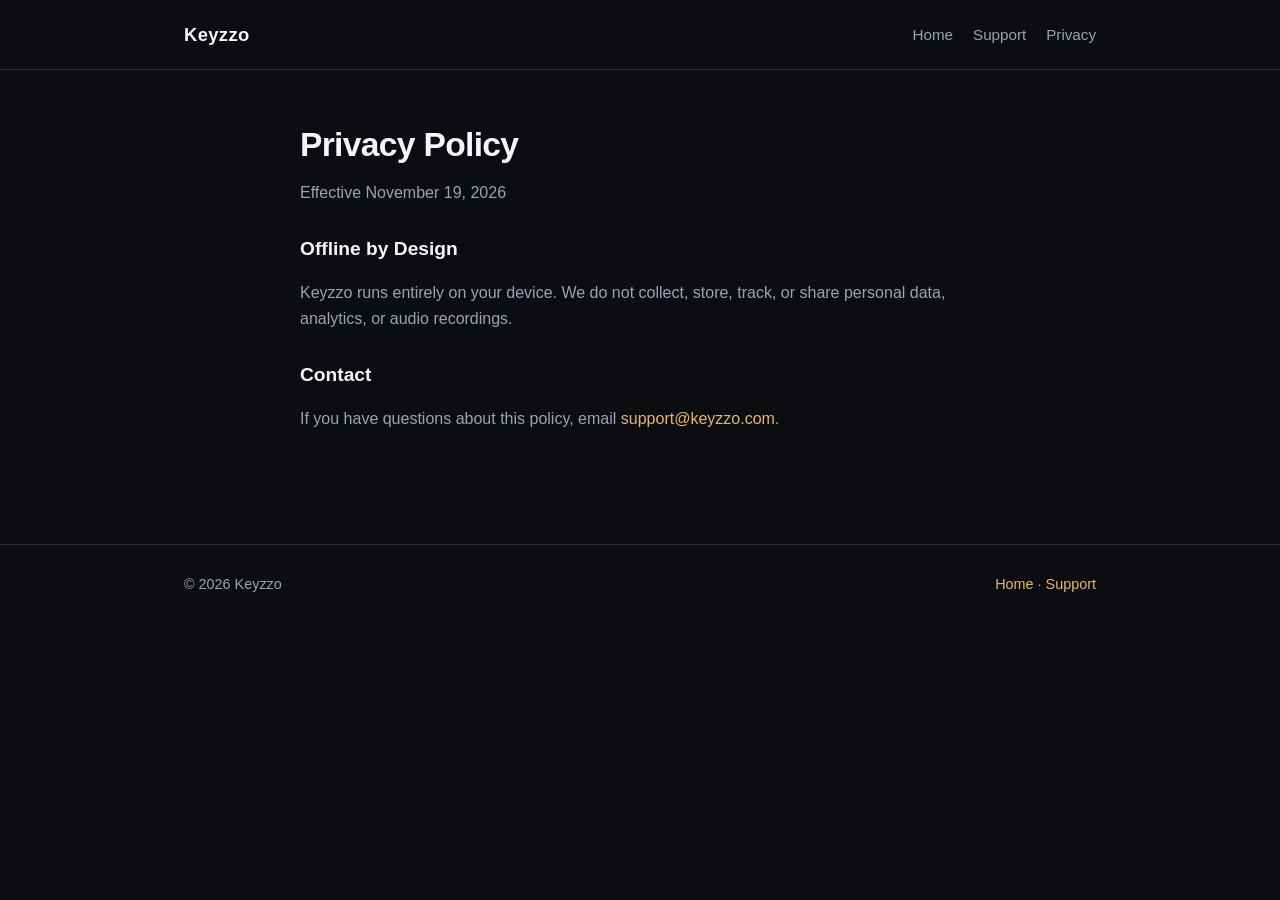
==== privacy.html @ 258962d5 "Keyzzo outline website: home, support, privacy" ====
<!doctype html>
<html lang="en">
<head>
  <meta charset="utf-8">
  <meta name="viewport" content="width=device-width, initial-scale=1">
  <title>Privacy Policy — Keyzzo</title>
  <link rel="stylesheet" href="styles.css">
</head>
<body>
  <header>
    <div class="wrap nav">
      <a class="brand" href="index.html">Keyzzo</a>
      <nav class="nav-links">
        <a href="index.html">Home</a>
        <a href="support.html">Support</a>
        <a href="privacy.html">Privacy</a>
      </nav>
    </div>
  </header>

  <main class="wrap prose">
    <h1>Privacy Policy</h1>
    <p>Effective November 19, 2026</p>

    <h2>Offline by Design</h2>
    <p>Keyzzo runs entirely on your device. We do not collect, store, track, or share personal data, analytics, or audio recordings.</p>

    <h2>Contact</h2>
    <p>If you have questions about this policy, email <a href="mailto:support@keyzzo.com">support@keyzzo.com</a>.</p>
  </main>

  <footer>
    <div class="wrap footer-row">
      <span>© 2026 Keyzzo</span>
      <span><a href="index.html">Home</a> · <a href="support.html">Support</a></span>
    </div>
  </footer>
</body>
</html>
---- styles.css ----
:root {
  --bg: #0c0d10;
  --surface: #15171d;
  --surface-2: #1c1f27;
  --border: #262a35;
  --text: #f4f5f7;
  --muted: #9aa3b2;
  --accent: #e5b869;
  --accent-soft: rgba(229, 184, 105, 0.14);
}

* {
  box-sizing: border-box;
}

html, body {
  margin: 0;
  padding: 0;
  background: var(--bg);
  color: var(--text);
  font-family: -apple-system, BlinkMacSystemFont, "SF Pro Text", "Segoe UI", Roboto, sans-serif;
  line-height: 1.6;
  -webkit-font-smoothing: antialiased;
}

a {
  color: var(--accent);
  text-decoration: none;
}

a:hover {
  text-decoration: underline;
}

.wrap {
  max-width: 960px;
  margin: 0 auto;
  padding: 0 24px;
}

header {
  border-bottom: 1px solid var(--border);
  padding: 20px 0;
}

.nav {
  display: flex;
  align-items: center;
  justify-content: space-between;
  gap: 16px;
}

.brand {
  font-weight: 700;
  font-size: 1.15rem;
  letter-spacing: 0.02em;
  color: var(--text);
}

.nav-links {
  display: flex;
  gap: 20px;
  font-size: 0.95rem;
}

.nav-links a {
  color: var(--muted);
}

.nav-links a:hover {
  color: var(--text);
  text-decoration: none;
}

.hero {
  padding: 80px 0 56px;
  text-align: center;
}

.badge {
  display: inline-block;
  padding: 6px 12px;
  border-radius: 999px;
  background: var(--accent-soft);
  color: var(--accent);
  font-size: 0.85rem;
  font-weight: 600;
  margin-bottom: 18px;
}

h1 {
  font-size: clamp(2.2rem, 5vw, 3.4rem);
  line-height: 1.12;
  margin: 0 0 18px;
  letter-spacing: -0.02em;
}

.lead {
  max-width: 620px;
  margin: 0 auto 32px;
  color: var(--muted);
  font-size: 1.12rem;
}

.keyboard-art {
  max-width: 680px;
  margin: 36px auto 0;
  padding: 18px;
  background: var(--surface);
  border: 1px solid var(--border);
  border-radius: 18px;
  display: grid;
  grid-template-columns: 1fr 6px 1fr;
  gap: 12px;
  align-items: stretch;
}

.hinge {
  background: linear-gradient(180deg, #2b303c, #14171f);
  border-radius: 999px;
}

.keys {
  display: flex;
  gap: 4px;
  height: 92px;
}

.key {
  flex: 1;
  background: linear-gradient(180deg, #f7f7f8, #d9dce2);
  border-radius: 4px 4px 6px 6px;
}

.section {
  padding: 48px 0;
}

.section h2 {
  font-size: 1.6rem;
  margin: 0 0 24px;
}

.grid {
  display: grid;
  grid-template-columns: repeat(auto-fit, minmax(240px, 1fr));
  gap: 18px;
}

.card {
  background: var(--surface);
  border: 1px solid var(--border);
  border-radius: 14px;
  padding: 22px;
}

.card h3 {
  margin: 0 0 8px;
  font-size: 1.08rem;
}

.card p {
  margin: 0;
  color: var(--muted);
  font-size: 0.96rem;
}

.prose {
  max-width: 680px;
  padding: 56px 0;
}

.prose h1 {
  font-size: 2.1rem;
  margin-bottom: 12px;
}

.prose h2 {
  font-size: 1.2rem;
  margin-top: 28px;
  margin-bottom: 8px;
}

.prose p {
  color: var(--muted);
}

footer {
  border-top: 1px solid var(--border);
  padding: 28px 0 40px;
  margin-top: 40px;
  color: var(--muted);
  font-size: 0.9rem;
}

.footer-row {
  display: flex;
  flex-wrap: wrap;
  justify-content: space-between;
  gap: 12px;
}
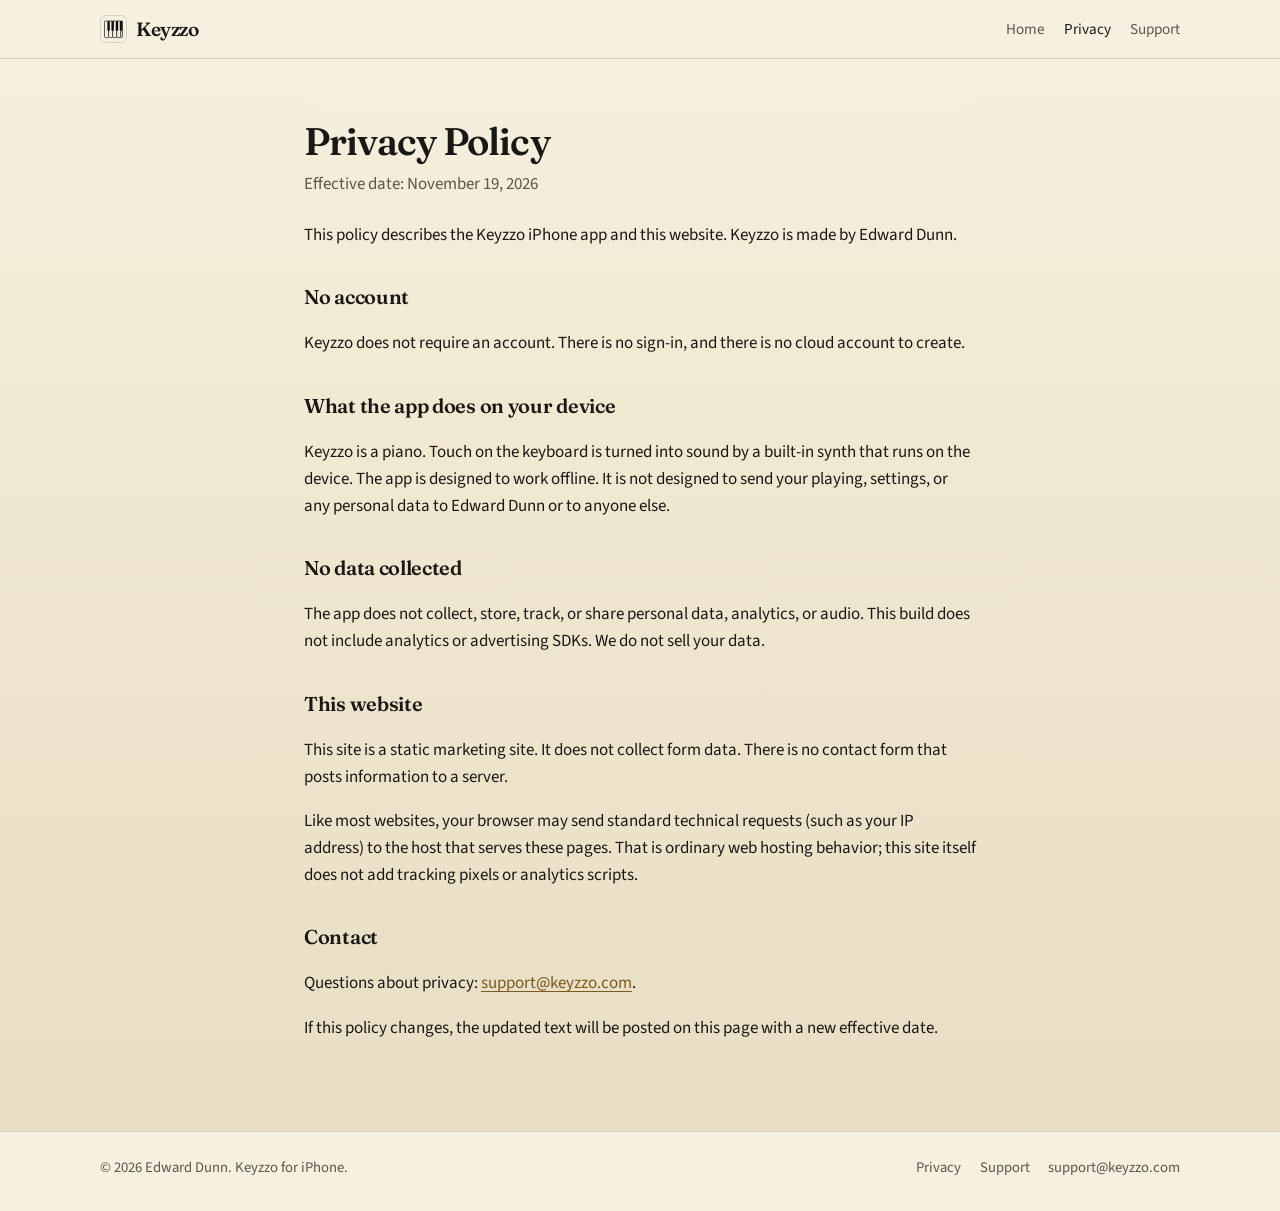
==== commit c8ce77ef: "Redesign the Keyzzo site around the actual app UI Replace the outline page with a hand-designed layo" ====
--- a/privacy.html
+++ b/privacy.html
@@ -1,38 +1,85 @@
-<!doctype html>
+<!DOCTYPE html>
 <html lang="en">
 <head>
   <meta charset="utf-8">
   <meta name="viewport" content="width=device-width, initial-scale=1">
   <title>Privacy Policy — Keyzzo</title>
-  <link rel="stylesheet" href="styles.css">
+  <meta name="description" content="Keyzzo privacy policy: the app runs on your device, collects no data, and does not require an account.">
+  <link rel="canonical" href="https://erdtheturd.github.io/keyzzo/privacy.html">
+  <meta name="theme-color" content="#f3ead4">
+
+  <meta property="og:type" content="website">
+  <meta property="og:site_name" content="Keyzzo">
+  <meta property="og:locale" content="en_US">
+  <meta property="og:url" content="https://erdtheturd.github.io/keyzzo/privacy.html">
+  <meta property="og:title" content="Privacy Policy — Keyzzo">
+  <meta property="og:description" content="Keyzzo privacy policy: the app runs on your device, collects no data, and does not require an account.">
+  <meta property="og:image" content="https://erdtheturd.github.io/keyzzo/assets/favicon.svg">
+  <meta property="og:image:alt" content="Keyzzo mark">
+
+  <meta name="twitter:card" content="summary">
+  <meta name="twitter:title" content="Privacy Policy — Keyzzo">
+  <meta name="twitter:description" content="Keyzzo privacy policy: the app runs on your device, collects no data, and does not require an account.">
+  <meta name="twitter:image" content="https://erdtheturd.github.io/keyzzo/assets/favicon.svg">
+
+  <link rel="icon" href="assets/favicon.svg" type="image/svg+xml">
+  <link rel="apple-touch-icon" href="assets/favicon.svg">
+  <link rel="preconnect" href="https://fonts.googleapis.com">
+  <link rel="preconnect" href="https://fonts.gstatic.com" crossorigin>
+  <link href="https://fonts.googleapis.com/css2?family=Fraunces:opsz,SOFT,wght@9..144,30,500;9..144,40,600;9..144,50,700&family=Nunito+Sans:opsz,wght@6..12,500;6..12,600;6..12,700&family=Source+Sans+3:ital,wght@0,400;0,500;0,600;0,700;1,400&display=swap" rel="stylesheet">
+  <link rel="stylesheet" href="assets/styles.css">
 </head>
 <body>
-  <header>
-    <div class="wrap nav">
-      <a class="brand" href="index.html">Keyzzo</a>
-      <nav class="nav-links">
-        <a href="index.html">Home</a>
-        <a href="support.html">Support</a>
-        <a href="privacy.html">Privacy</a>
-      </nav>
-    </div>
+  <a class="skip" href="#main">Skip to content</a>
+
+  <header class="site-header">
+    <nav class="nav" aria-label="Primary">
+      <a class="brand" href="./">
+        <img class="brand-mark" src="assets/favicon.svg" width="28" height="28" alt="">
+        <span>Keyzzo</span>
+      </a>
+      <ul class="nav-links">
+        <li><a href="./">Home</a></li>
+        <li><a href="privacy.html" aria-current="page">Privacy</a></li>
+        <li><a href="support.html">Support</a></li>
+      </ul>
+    </nav>
   </header>
 
-  <main class="wrap prose">
-    <h1>Privacy Policy</h1>
-    <p>Effective November 19, 2026</p>
+  <main id="main" class="page">
+    <div class="page-narrow">
+      <h1>Privacy Policy</h1>
+      <p class="lede">Effective date: November 19, 2026</p>
 
-    <h2>Offline by Design</h2>
-    <p>Keyzzo runs entirely on your device. We do not collect, store, track, or share personal data, analytics, or audio recordings.</p>
+      <p>This policy describes the Keyzzo iPhone app and this website. Keyzzo is made by Edward Dunn.</p>
 
-    <h2>Contact</h2>
-    <p>If you have questions about this policy, email <a href="mailto:support@keyzzo.com">support@keyzzo.com</a>.</p>
+      <h2>No account</h2>
+      <p>Keyzzo does not require an account. There is no sign-in, and there is no cloud account to create.</p>
+
+      <h2>What the app does on your device</h2>
+      <p>Keyzzo is a piano. Touch on the keyboard is turned into sound by a built-in synth that runs on the device. The app is designed to work offline. It is not designed to send your playing, settings, or any personal data to Edward Dunn or to anyone else.</p>
+
+      <h2>No data collected</h2>
+      <p>The app does not collect, store, track, or share personal data, analytics, or audio. This build does not include analytics or advertising SDKs. We do not sell your data.</p>
+
+      <h2>This website</h2>
+      <p>This site is a static marketing site. It does not collect form data. There is no contact form that posts information to a server.</p>
+      <p>Like most websites, your browser may send standard technical requests (such as your IP address) to the host that serves these pages. That is ordinary web hosting behavior; this site itself does not add tracking pixels or analytics scripts.</p>
+
+      <h2>Contact</h2>
+      <p>Questions about privacy: <a href="mailto:support@keyzzo.com">support@keyzzo.com</a>.</p>
+      <p>If this policy changes, the updated text will be posted on this page with a new effective date.</p>
+    </div>
   </main>
 
-  <footer>
-    <div class="wrap footer-row">
-      <span>© 2026 Keyzzo</span>
-      <span><a href="index.html">Home</a> · <a href="support.html">Support</a></span>
+  <footer class="site-footer">
+    <div class="wrap footer-inner">
+      <p>&copy; 2026 Edward Dunn. Keyzzo for iPhone.</p>
+      <div class="footer-links">
+        <a href="privacy.html">Privacy</a>
+        <a href="support.html">Support</a>
+        <a href="mailto:support@keyzzo.com">support@keyzzo.com</a>
+      </div>
     </div>
   </footer>
 </body>
--- a/assets/styles.css
+++ b/assets/styles.css
@@ -0,0 +1,788 @@
+/* Keyzzo marketing site — ivory paper, ebony ink, the app's amber. */
+
+:root {
+  --ivory: #f5f0e0;
+  --ivory-pressed: #dbd3bd;
+  --paper: #f3ead4;
+  --paper-deep: #e7dcc3;
+  --ink: #1a1814;
+  --muted: #5c564c;
+  --line: rgba(26, 18, 12, 0.14);
+  --amber: #d19e47;
+  --amber-ink: #7a5a1e;
+  --amber-soft: rgba(209, 158, 71, 0.28);
+  --ebony: #0f0f12;
+  --app-bg: #0a0a0b;
+  --app-surface: #17171a;
+  --app-elevated: #212124;
+  --app-text: #ebe5db;
+  --app-muted: #9e998f;
+  --app-label: #595147;
+  --app-black-label: #c7b894;
+  --frame: #2a2824;
+  --frame-edge: #3d3a34;
+  --hinge: #1a1916;
+  --max: 1080px;
+  --pad: clamp(1.15rem, 4vw, 2.4rem);
+  --display: "Fraunces", "Iowan Old Style", "Palatino Linotype", Palatino, Georgia, serif;
+  --sans: "Source Sans 3", "Source Sans Pro", "Segoe UI", "Helvetica Neue", Helvetica, sans-serif;
+  --ui: "Nunito Sans", "Avenir Next", "Segoe UI", sans-serif;
+  --theme-color: #f3ead4;
+}
+
+*,
+*::before,
+*::after {
+  box-sizing: border-box;
+}
+
+html {
+  scroll-behavior: smooth;
+}
+
+@media (prefers-reduced-motion: reduce) {
+  html { scroll-behavior: auto; }
+  *,
+  *::before,
+  *::after {
+    animation: none !important;
+    transition: none !important;
+  }
+}
+
+body {
+  margin: 0;
+  color: var(--ink);
+  background-color: var(--paper);
+  background-image:
+    radial-gradient(ellipse 80% 50% at 50% -10%, rgba(245, 240, 224, 0.9), transparent 60%),
+    linear-gradient(180deg, var(--ivory) 0%, var(--paper) 28%, var(--paper-deep) 100%);
+  font: 17px/1.6 var(--sans);
+  -webkit-font-smoothing: antialiased;
+  text-rendering: optimizeLegibility;
+  min-height: 100vh;
+}
+
+img,
+svg {
+  max-width: 100%;
+  height: auto;
+  vertical-align: middle;
+}
+
+a {
+  color: var(--amber-ink);
+  text-underline-offset: 0.16em;
+}
+
+a:hover { color: #5c4010; }
+
+a:focus-visible {
+  outline: 2px solid var(--amber-ink);
+  outline-offset: 3px;
+  border-radius: 3px;
+}
+
+.skip {
+  position: absolute;
+  left: -9999px;
+  top: 0;
+}
+
+.skip:focus {
+  left: var(--pad);
+  top: 0.75rem;
+  z-index: 100;
+  background: var(--ink);
+  color: var(--ivory);
+  padding: 0.5rem 0.75rem;
+  text-decoration: none;
+}
+
+.wrap {
+  width: min(100% - 2 * var(--pad), var(--max));
+  margin-inline: auto;
+}
+
+.wrap-wide {
+  width: min(100% - 2 * var(--pad), 1180px);
+  margin-inline: auto;
+}
+
+/* Header */
+
+.site-header {
+  position: sticky;
+  top: 0;
+  z-index: 20;
+  background: var(--ivory);
+  border-bottom: 1px solid var(--line);
+}
+
+.nav {
+  display: flex;
+  align-items: center;
+  justify-content: space-between;
+  gap: 1rem;
+  padding: 0.85rem 0;
+  width: min(100% - 2 * var(--pad), var(--max));
+  margin-inline: auto;
+}
+
+.brand {
+  display: inline-flex;
+  align-items: center;
+  gap: 0.55rem;
+  color: var(--ink);
+  text-decoration: none;
+  font-family: var(--display);
+  font-weight: 600;
+  font-size: 1.2rem;
+  font-optical-sizing: auto;
+  letter-spacing: -0.02em;
+}
+
+.brand:hover { color: var(--ink); }
+
+.brand-mark {
+  flex: none;
+  width: 1.7rem;
+  height: 1.7rem;
+  border-radius: 0.38rem;
+  border: 1px solid var(--line);
+}
+
+.nav-links {
+  display: flex;
+  gap: 1.2rem;
+  list-style: none;
+  margin: 0;
+  padding: 0;
+  font-size: 0.95rem;
+}
+
+.nav-links a {
+  color: var(--muted);
+  text-decoration: none;
+}
+
+.nav-links a:hover,
+.nav-links a[aria-current="page"] {
+  color: var(--ink);
+}
+
+/* Hero */
+
+.hero {
+  padding: clamp(2.6rem, 7vw, 4.4rem) 0 1.25rem;
+}
+
+.hero-copy {
+  max-width: 40rem;
+}
+
+.wordmark {
+  margin: 0 0 0.7rem;
+  font-family: var(--display);
+  font-size: clamp(2.8rem, 8vw, 4.2rem);
+  font-weight: 600;
+  font-optical-sizing: auto;
+  letter-spacing: -0.035em;
+  line-height: 0.95;
+  color: var(--ink);
+}
+
+.hero h1 {
+  margin: 0 0 0.95rem;
+  font-family: var(--display);
+  font-size: clamp(1.45rem, 3.4vw, 1.95rem);
+  font-weight: 500;
+  font-optical-sizing: auto;
+  letter-spacing: -0.025em;
+  line-height: 1.22;
+  color: var(--ink);
+}
+
+.lede {
+  margin: 0 0 0.85rem;
+  color: var(--muted);
+  font-size: 1.06rem;
+  max-width: 50ch;
+}
+
+.device-note {
+  margin: 0;
+  color: var(--muted);
+  font-size: 0.92rem;
+}
+
+/* Device frames */
+
+.showcase {
+  padding: 1.25rem 0 0.5rem;
+}
+
+.device {
+  margin: 0;
+}
+
+.device-frame {
+  background: var(--frame);
+  border: 1px solid var(--frame-edge);
+  box-shadow:
+    0 1px 0 rgba(255, 255, 255, 0.08) inset,
+    0 22px 48px rgba(26, 18, 12, 0.22);
+  padding: 10px;
+}
+
+.device-frame.duo {
+  border-radius: 22px;
+  position: relative;
+}
+
+.device-frame.phone {
+  border-radius: 32px;
+  padding: 11px;
+  width: min(100%, 268px);
+}
+
+.screen-clip {
+  background: var(--app-bg);
+  overflow: hidden;
+  position: relative;
+}
+
+.device-frame.duo .screen-clip {
+  border-radius: 14px;
+  min-height: 268px;
+}
+
+.device-frame.phone .screen-clip {
+  border-radius: 22px;
+  aspect-ratio: 9 / 19.4;
+  display: flex;
+  flex-direction: column;
+}
+
+.device-frame.phone .app-screen {
+  flex: 1;
+  min-height: 0;
+  height: 100%;
+}
+
+.device-frame {
+  container-type: inline-size;
+  container-name: device;
+}
+
+/* Physical hinge sitting on top of the continuous Wide canvas */
+.hinge {
+  position: absolute;
+  top: 10px;
+  bottom: 10px;
+  left: 50%;
+  width: 8px;
+  transform: translateX(-50%);
+  background:
+    linear-gradient(90deg, #0c0b0a 0%, #2e2b26 45%, #12110f 100%);
+  box-shadow: 0 0 0 1px rgba(0, 0, 0, 0.35);
+  border-radius: 2px;
+  z-index: 6;
+  pointer-events: none;
+}
+
+.caption {
+  margin: 0.8rem 0 0;
+  text-align: center;
+  font-size: 0.88rem;
+  color: var(--muted);
+}
+
+/* App chrome — matches KeyzzoTheme + ContentView */
+
+.app-screen {
+  background: var(--app-bg);
+  color: var(--app-text);
+  font-family: var(--ui);
+  display: flex;
+  flex-direction: column;
+  min-height: 248px;
+  height: 100%;
+}
+
+.app-chrome {
+  display: flex;
+  align-items: center;
+  gap: 10px;
+  padding: 10px 14px 8px;
+  background: rgba(10, 10, 11, 0.92);
+}
+
+.app-chrome-bridge {
+  padding: 6px 12px;
+  background: rgba(23, 23, 26, 0.9);
+  flex: none;
+  z-index: 2;
+}
+
+.app-wordmark {
+  font-weight: 650;
+  letter-spacing: 0.08em;
+  color: var(--app-text);
+  flex: none;
+}
+
+.wordmark-lg { font-size: 15px; }
+.wordmark-sm { font-size: 13px; }
+.app-wordmark.muted { color: var(--app-muted); letter-spacing: 0.06em; }
+
+.mode-picker {
+  display: flex;
+  padding: 3px;
+  background: var(--app-surface);
+  border-radius: 999px;
+  margin-left: auto;
+}
+
+.mode-pill {
+  font-size: 11px;
+  font-weight: 650;
+  padding: 6px 12px;
+  border-radius: 999px;
+  color: var(--app-muted);
+  line-height: 1;
+}
+
+.mode-pill.is-on {
+  color: var(--amber);
+  background: var(--amber-soft);
+  box-shadow: inset 0 0 0 1px var(--amber);
+}
+
+.sustain {
+  font-size: 11px;
+  font-weight: 650;
+  padding: 6px 11px;
+  border-radius: 999px;
+  background: var(--app-elevated);
+  color: var(--app-text);
+  line-height: 1;
+}
+
+.opts {
+  color: var(--amber);
+  display: inline-flex;
+  width: 28px;
+  height: 28px;
+  align-items: center;
+  justify-content: center;
+  flex: none;
+}
+
+.octave-bar {
+  display: flex;
+  align-items: center;
+  gap: 8px;
+  padding: 4px 12px 6px;
+  font-size: 10px;
+  font-weight: 550;
+  color: var(--app-muted);
+}
+
+.ob-title { letter-spacing: 0.01em; }
+.ob-spacer { flex: 1; }
+.ob-label { font-size: 9px; }
+
+.ob-btn {
+  width: 22px;
+  height: 22px;
+  border-radius: 50%;
+  background: var(--app-elevated);
+  color: var(--app-text);
+  display: inline-flex;
+  align-items: center;
+  justify-content: center;
+  font-size: 13px;
+  font-weight: 700;
+  line-height: 1;
+}
+
+.ob-oct {
+  color: var(--amber);
+  font-size: 12px;
+  font-weight: 700;
+  min-width: 1.6em;
+  text-align: center;
+}
+
+.kb-wrap {
+  flex: 1;
+  padding: 0 8px 8px;
+  min-height: 0;
+  display: flex;
+}
+
+.kb-wrap-wide {
+  padding: 0 8px 8px;
+}
+
+/* Piano keys — ivory / ebony / pressed from KeyzzoTheme */
+
+.kb {
+  position: relative;
+  flex: 1;
+  width: 100%;
+  min-height: 132px;
+  border-radius: 10px;
+  overflow: hidden;
+  background: #1a1814;
+}
+
+.kb-whites {
+  display: flex;
+  height: 100%;
+  width: 100%;
+}
+
+.wkey {
+  flex: 1 1 0;
+  position: relative;
+  background: var(--ivory);
+  border-right: 1px solid #c9c0a8;
+  box-shadow: inset 0 -4px 0 #e4dcc6;
+  border-radius: 0 0 3px 3px;
+}
+
+.wkey:last-child { border-right: 0; }
+
+.wkey.pressed {
+  background: var(--ivory-pressed);
+  box-shadow: inset 0 5px 8px rgba(40, 30, 10, 0.18);
+}
+
+.klabel {
+  position: absolute;
+  left: 0;
+  right: 0;
+  bottom: 5px;
+  text-align: center;
+  font-size: 7.5px;
+  font-weight: 700;
+  letter-spacing: 0.01em;
+  color: var(--app-label);
+  pointer-events: none;
+  line-height: 1;
+}
+
+.klabel-c { font-size: 8px; }
+
+.bkey {
+  position: absolute;
+  top: 0;
+  width: calc(100% / var(--whites) * 0.58);
+  height: 60%;
+  transform: translateX(-50%);
+  background: var(--ebony);
+  border-radius: 0 0 2.5px 2.5px;
+  box-shadow: inset 0 -3px 0 #25232a, 0 1px 1px rgba(0, 0, 0, 0.4);
+  z-index: 2;
+  pointer-events: none;
+}
+
+.bkey.pressed {
+  background: #2e291f;
+  box-shadow: inset 0 3px 5px rgba(0, 0, 0, 0.45);
+}
+
+/* Duet layouts */
+
+.app-duet {
+  min-height: 0;
+  height: 100%;
+}
+
+.duet-half {
+  flex: 1;
+  display: flex;
+  flex-direction: column;
+  min-height: 0;
+}
+
+.duet-half .kb { min-height: 110px; border-radius: 8px; }
+.duet-half .kb-wrap { padding: 0 6px 6px; }
+
+.duet-half.is-rotated {
+  transform: rotate(180deg);
+}
+
+.duet-sidebyside {
+  display: flex;
+  flex: 1;
+  min-height: 0;
+}
+
+.duet-sidebyside .duet-half {
+  min-width: 0;
+}
+
+/* Pair of devices under the fold */
+
+.pair {
+  padding: clamp(2.5rem, 6vw, 4rem) 0 1rem;
+}
+
+.pair-grid {
+  display: grid;
+  gap: clamp(1.75rem, 4vw, 2.75rem);
+  align-items: start;
+}
+
+@media (min-width: 860px) {
+  .pair-grid {
+    grid-template-columns: minmax(220px, 268px) 1fr;
+    align-items: center;
+  }
+}
+
+.device-frame.phone .app-chrome {
+  gap: 6px;
+  padding: 8px 8px 6px;
+}
+
+.device-frame.phone .wordmark-lg,
+.device-frame.phone .wordmark-sm {
+  font-size: 12px;
+}
+
+.device-frame.phone .mode-pill {
+  padding: 5px 9px;
+  font-size: 10px;
+}
+
+.device-frame.phone .kb-wrap {
+  padding: 0 6px 6px;
+}
+
+.pair-copy h2,
+.modes-head h2,
+.features-head h2 {
+  margin: 0 0 0.45rem;
+  font-family: var(--display);
+  font-size: clamp(1.45rem, 3vw, 1.85rem);
+  font-weight: 600;
+  font-optical-sizing: auto;
+  letter-spacing: -0.025em;
+  line-height: 1.15;
+}
+
+.pair-copy p,
+.modes-head p,
+.features-head p {
+  margin: 0 0 0.85rem;
+  color: var(--muted);
+  max-width: 44ch;
+}
+
+.pair-devices {
+  display: grid;
+  gap: 1.5rem;
+}
+
+@media (min-width: 700px) {
+  .pair-devices.two {
+    grid-template-columns: 280px 1fr;
+    align-items: end;
+    gap: 1.75rem;
+  }
+}
+
+/* Features — typographic list, not cards */
+
+.features {
+  padding: 0.5rem 0 clamp(3rem, 7vw, 4.75rem);
+}
+
+.features-head { margin: 0 0 1.35rem; }
+
+.feature-list {
+  list-style: none;
+  margin: 0;
+  padding: 0;
+  border-top: 1px solid var(--line);
+}
+
+.feature-list li {
+  padding: 1.15rem 0;
+  border-bottom: 1px solid var(--line);
+  display: grid;
+  gap: 0.25rem 1.5rem;
+}
+
+@media (min-width: 720px) {
+  .feature-list li {
+    grid-template-columns: 11.5rem 1fr;
+    align-items: baseline;
+  }
+}
+
+.feature-list h3 {
+  margin: 0;
+  font-size: 1.02rem;
+  font-weight: 650;
+  letter-spacing: -0.01em;
+}
+
+.feature-list p {
+  margin: 0;
+  color: var(--muted);
+  font-size: 0.98rem;
+  max-width: 50ch;
+}
+
+/* Interior pages */
+
+.page {
+  padding: clamp(2.5rem, 6vw, 3.75rem) 0 clamp(3rem, 7vw, 4.5rem);
+}
+
+.page-narrow {
+  width: min(100% - 2 * var(--pad), 42rem);
+  margin-inline: auto;
+}
+
+.page h1 {
+  margin: 0 0 0.5rem;
+  font-family: var(--display);
+  font-size: clamp(1.9rem, 4vw, 2.4rem);
+  font-weight: 600;
+  font-optical-sizing: auto;
+  letter-spacing: -0.025em;
+  line-height: 1.15;
+}
+
+.page h2 {
+  margin: 2rem 0 0.55rem;
+  font-family: var(--display);
+  font-size: 1.25rem;
+  font-weight: 600;
+  letter-spacing: -0.015em;
+}
+
+.page p,
+.page li { color: var(--ink); }
+
+.page .lede { margin-bottom: 1.5rem; color: var(--muted); }
+
+.page ul { padding-left: 1.15rem; }
+.page li + li { margin-top: 0.45rem; }
+
+.faq details {
+  border-top: 1px solid var(--line);
+  padding: 0.95rem 0;
+}
+
+.faq details:last-child { border-bottom: 1px solid var(--line); }
+
+.faq summary {
+  cursor: pointer;
+  font-weight: 650;
+  letter-spacing: -0.01em;
+  list-style: none;
+}
+
+.faq summary::-webkit-details-marker { display: none; }
+
+.faq summary::after {
+  content: "+";
+  float: right;
+  color: var(--muted);
+  font-weight: 500;
+}
+
+.faq details[open] summary::after { content: "–"; }
+
+.faq details p {
+  margin: 0.65rem 0 0.15rem;
+  color: var(--muted);
+}
+
+/* Footer */
+
+.site-footer {
+  border-top: 1px solid var(--line);
+  padding: 1.5rem 0 2rem;
+  color: var(--muted);
+  font-size: 0.92rem;
+  background: var(--ivory);
+}
+
+.footer-inner {
+  display: flex;
+  flex-wrap: wrap;
+  justify-content: space-between;
+  gap: 0.75rem 1.5rem;
+}
+
+.footer-inner p { margin: 0; }
+
+.footer-links {
+  display: flex;
+  flex-wrap: wrap;
+  gap: 0.85rem 1.15rem;
+}
+
+.footer-links a {
+  color: var(--muted);
+  text-decoration: none;
+}
+
+.footer-links a:hover { color: var(--ink); }
+
+@media (max-width: 620px) {
+  .device-frame.duo { padding: 7px; border-radius: 16px; }
+  .device-frame.duo .screen-clip { border-radius: 10px; min-height: 210px; }
+  .device-frame.duo .app-screen { min-height: 210px; }
+  .device-frame.duo .kb { min-height: 100px; }
+  .hinge { width: 5px; top: 7px; bottom: 7px; }
+  .device-frame.duo .wordmark-lg { font-size: 13px; }
+  .klabel { display: none; }
+  .klabel-c { display: block; font-size: 7px; }
+  .device-frame.duo .app-chrome { gap: 6px; padding: 8px 8px 6px; }
+  .device-frame.duo .mode-pill { padding: 5px 8px; font-size: 10px; }
+}
+
+@container device (max-width: 540px) {
+  .sustain {
+    padding: 5px 8px;
+    font-size: 10px;
+  }
+}
+
+
+/* Compact Wide Mode: base key width, remaining keys clipped (the keyboard scrolls). */
+.kb-scroll {
+  overflow: hidden;
+}
+
+.kb-scroll .kb {
+  width: calc(var(--whites) * 32px);
+  min-width: calc(var(--whites) * 32px);
+  flex: none;
+  height: 100%;
+}
+
+.kb-scroll .wkey {
+  flex: 0 0 32px;
+  width: 32px;
+}
+
+@media (max-width: 620px) {
+  .kb-scroll .kb {
+    width: calc(var(--whites) * 28px);
+    min-width: calc(var(--whites) * 28px);
+  }
+  .kb-scroll .wkey {
+    flex-basis: 28px;
+    width: 28px;
+  }
+}
